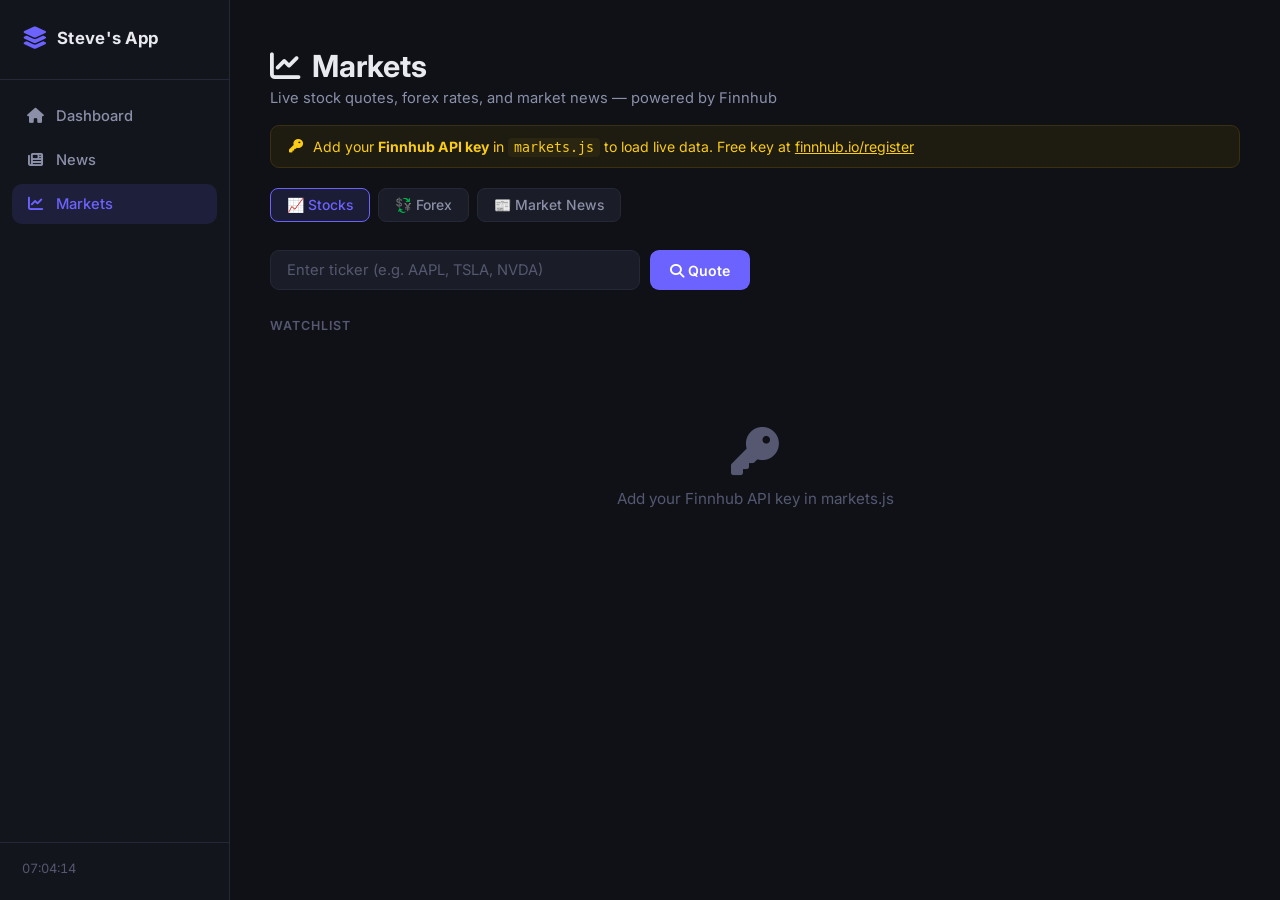
==== markets.html @ c9937d03 "Add Markets page (Finnhub stocks + forex), GNews fallback for news, update nav" ====
<!DOCTYPE html>
<html lang="en">
<head>
  <meta charset="UTF-8" />
  <meta name="viewport" content="width=device-width, initial-scale=1.0" />
  <title>Markets – Steve's App</title>
  <link rel="stylesheet" href="style.css" />
  <link href="https://fonts.googleapis.com/css2?family=Inter:wght@300;400;500;600;700&display=swap" rel="stylesheet" />
  <link rel="stylesheet" href="https://cdnjs.cloudflare.com/ajax/libs/font-awesome/6.5.0/css/all.min.css" />
</head>
<body>
  <nav class="sidebar">
    <div class="sidebar-logo">
      <span class="logo-icon"><i class="fas fa-layer-group"></i></span>
      <span class="logo-text">Steve's App</span>
    </div>
    <ul class="nav-links">
      <li><a href="index.html" class="nav-item"><i class="fas fa-home"></i><span>Dashboard</span></a></li>
      <li><a href="news.html" class="nav-item"><i class="fas fa-newspaper"></i><span>News</span></a></li>
      <li><a href="markets.html" class="nav-item active"><i class="fas fa-chart-line"></i><span>Markets</span></a></li>
    </ul>
    <div class="sidebar-footer"><span id="sidebar-clock"></span></div>
  </nav>

  <main class="main-content">
    <div class="news-header">
      <h1><i class="fas fa-chart-line"></i> Markets</h1>
      <p>Live stock quotes, forex rates, and market news — powered by Finnhub</p>
    </div>

    <div class="api-notice">
      <i class="fas fa-key"></i>
      <span>Add your <strong>Finnhub API key</strong> in <code>markets.js</code> to load live data. Free key at <a href="https://finnhub.io/register" target="_blank" style="color:inherit">finnhub.io/register</a></span>
    </div>

    <!-- Market Tabs -->
    <div class="category-tabs" id="market-tabs">
      <button class="tab-btn active" data-tab="stocks">📈 Stocks</button>
      <button class="tab-btn" data-tab="forex">💱 Forex</button>
      <button class="tab-btn" data-tab="market-news">📰 Market News</button>
    </div>

    <!-- STOCKS -->
    <div id="tab-stocks">
      <div class="ticker-search">
        <input type="text" id="ticker-input" placeholder="Enter ticker (e.g. AAPL, TSLA, NVDA)" />
        <button id="ticker-btn"><i class="fas fa-search"></i> Quote</button>
      </div>
      <div id="quote-result"></div>
      <div class="section-label">Watchlist</div>
      <div class="watchlist-grid" id="watchlist-grid"></div>
    </div>

    <!-- FOREX -->
    <div id="tab-forex" style="display:none">
      <div class="section-label">Major Currency Pairs</div>
      <div class="forex-grid" id="forex-grid"></div>
    </div>

    <!-- MARKET NEWS -->
    <div id="tab-market-news" style="display:none">
      <div class="news-grid" id="market-news-grid"></div>
    </div>
  </main>

  <script src="app.js"></script>
  <script src="markets.js"></script>
</body>
</html>
---- style.css ----
*, *::before, *::after { box-sizing: border-box; margin: 0; padding: 0; }

:root {
  --bg: #0f1117;
  --sidebar-bg: #13151c;
  --card-bg: #1a1d27;
  --card-border: #252836;
  --accent: #6c63ff;
  --accent-soft: #6c63ff22;
  --text-primary: #e8eaf0;
  --text-secondary: #8b8fa8;
  --text-muted: #555870;
  --green: #4ade80;
  --yellow: #facc15;
  --red: #f87171;
  --radius: 14px;
  --sidebar-width: 230px;
  --transition: 0.2s ease;
}

body {
  font-family: 'Inter', sans-serif;
  background: var(--bg);
  color: var(--text-primary);
  display: flex;
  min-height: 100vh;
}

/* ---- SIDEBAR ---- */
.sidebar {
  width: var(--sidebar-width);
  background: var(--sidebar-bg);
  border-right: 1px solid var(--card-border);
  display: flex;
  flex-direction: column;
  position: fixed;
  top: 0; left: 0; bottom: 0;
  padding: 24px 0;
  z-index: 100;
}
.sidebar-logo {
  display: flex;
  align-items: center;
  gap: 10px;
  padding: 0 22px 28px;
  border-bottom: 1px solid var(--card-border);
  margin-bottom: 16px;
}
.logo-icon { font-size: 1.4rem; color: var(--accent); }
.logo-text  { font-size: 1.05rem; font-weight: 700; color: var(--text-primary); letter-spacing: 0.3px; }

.nav-links { list-style: none; flex: 1; padding: 0 12px; }
.nav-links li { margin-bottom: 4px; }
.nav-item {
  display: flex; align-items: center; gap: 12px;
  padding: 11px 14px; border-radius: 10px;
  text-decoration: none; color: var(--text-secondary);
  font-size: 0.92rem; font-weight: 500; transition: var(--transition);
}
.nav-item:hover  { background: var(--accent-soft); color: var(--text-primary); }
.nav-item.active { background: var(--accent-soft); color: var(--accent); }
.nav-item i { width: 18px; text-align: center; font-size: 0.95rem; }

.sidebar-footer {
  padding: 18px 22px 0;
  border-top: 1px solid var(--card-border);
  color: var(--text-muted);
  font-size: 0.8rem;
  font-variant-numeric: tabular-nums;
}

/* ---- MAIN ---- */
.main-content {
  margin-left: var(--sidebar-width);
  flex: 1;
  padding: 48px 40px;
  max-width: 1100px;
}

/* ---- DASHBOARD ---- */
.dashboard-hero { margin-bottom: 36px; }
.greeting-card {
  background: linear-gradient(135deg, #1a1d27 0%, #1e1b3a 100%);
  border: 1px solid var(--card-border);
  border-radius: var(--radius);
  padding: 40px 44px;
  display: flex; flex-direction: column; gap: 8px;
}
.greeting-icon { font-size: 2.8rem; margin-bottom: 4px; }
.greeting-card h1 {
  font-size: 2.4rem; font-weight: 700;
  background: linear-gradient(90deg, #e8eaf0, var(--accent));
  -webkit-background-clip: text; -webkit-text-fill-color: transparent; background-clip: text;
}
.greeting-date { color: var(--text-secondary); font-size: 0.95rem; }

/* ---- FACT CARD ---- */
.fact-section { margin-top: 8px; }
.fact-card {
  background: var(--card-bg);
  border: 1px solid var(--card-border);
  border-radius: var(--radius);
  padding: 28px 32px; max-width: 720px;
}
.fact-header {
  display: flex; align-items: center; gap: 10px;
  font-size: 0.82rem; font-weight: 600;
  text-transform: uppercase; letter-spacing: 1px;
  color: var(--accent); margin-bottom: 14px;
}
.fact-text { font-size: 1.05rem; line-height: 1.7; color: var(--text-primary); }
.fact-refresh {
  margin-top: 18px;
  background: var(--accent-soft); border: 1px solid var(--accent);
  color: var(--accent); padding: 8px 18px; border-radius: 8px;
  cursor: pointer; font-size: 0.85rem; font-family: 'Inter', sans-serif;
  font-weight: 500; transition: var(--transition);
}
.fact-refresh:hover { background: var(--accent); color: #fff; }

/* ---- NEWS PAGE ---- */
.news-header { margin-bottom: 8px; }
.news-header h1 {
  font-size: 1.9rem; font-weight: 700;
  display: flex; align-items: center; gap: 12px; color: var(--text-primary);
}
.news-header p { color: var(--text-secondary); font-size: 0.92rem; margin-top: 5px; }

.api-notice {
  display: flex; align-items: center; gap: 10px;
  background: #1e1b10; border: 1px solid #3a3010;
  border-radius: 9px; padding: 12px 18px;
  margin: 18px 0 20px;
  color: var(--yellow); font-size: 0.88rem;
}
.api-notice code { background: #2a2510; padding: 2px 6px; border-radius: 4px; font-size: 0.83rem; }
.api-notice a { color: var(--yellow); }

.category-tabs { display: flex; flex-wrap: wrap; gap: 8px; margin-bottom: 28px; }
.tab-btn {
  background: var(--card-bg); border: 1px solid var(--card-border);
  color: var(--text-secondary); padding: 8px 16px; border-radius: 8px;
  cursor: pointer; font-size: 0.87rem; font-family: 'Inter', sans-serif;
  font-weight: 500; transition: var(--transition);
}
.tab-btn:hover  { border-color: var(--accent); color: var(--text-primary); }
.tab-btn.active { background: var(--accent-soft); border-color: var(--accent); color: var(--accent); }

.news-grid {
  display: grid;
  grid-template-columns: repeat(auto-fill, minmax(300px, 1fr));
  gap: 20px;
}
.news-card {
  background: var(--card-bg); border: 1px solid var(--card-border);
  border-radius: var(--radius); padding: 22px;
  display: flex; flex-direction: column; gap: 10px;
  transition: var(--transition); text-decoration: none; color: inherit;
}
.news-card:hover { border-color: var(--accent); transform: translateY(-2px); }
.news-card-source { font-size: 0.75rem; font-weight: 600; text-transform: uppercase; letter-spacing: 0.8px; color: var(--accent); }
.news-card-title  { font-size: 0.97rem; font-weight: 600; line-height: 1.5; color: var(--text-primary); }
.news-card-desc   { font-size: 0.84rem; color: var(--text-secondary); line-height: 1.6; flex: 1; }
.news-card-date   { font-size: 0.75rem; color: var(--text-muted); }

.news-placeholder {
  grid-column: 1 / -1; text-align: center;
  padding: 80px 20px; color: var(--text-muted);
}
.news-placeholder i { font-size: 3rem; margin-bottom: 14px; display: block; }
.news-placeholder p { font-size: 0.95rem; }

.loading-spinner {
  grid-column: 1 / -1; text-align: center;
  padding: 60px; color: var(--text-muted); font-size: 0.95rem;
}

/* ---- MARKETS PAGE ---- */
.ticker-search {
  display: flex; gap: 10px;
  margin-bottom: 28px; max-width: 480px;
}
.ticker-search input {
  flex: 1; background: var(--card-bg);
  border: 1px solid var(--card-border);
  color: var(--text-primary); padding: 10px 16px;
  border-radius: 9px; font-size: 0.92rem;
  font-family: 'Inter', sans-serif; outline: none;
  transition: var(--transition);
}
.ticker-search input:focus { border-color: var(--accent); }
.ticker-search input::placeholder { color: var(--text-muted); }
#ticker-btn {
  background: var(--accent); border: none; color: #fff;
  padding: 10px 20px; border-radius: 9px; cursor: pointer;
  font-size: 0.88rem; font-family: 'Inter', sans-serif;
  font-weight: 600; transition: var(--transition);
}
#ticker-btn:hover { opacity: 0.85; }

.quote-card {
  background: var(--card-bg); border: 1px solid var(--card-border);
  border-radius: var(--radius); padding: 24px 28px;
  max-width: 520px; margin-bottom: 32px;
}
.quote-top {
  display: flex; justify-content: space-between;
  align-items: flex-start; margin-bottom: 18px;
}
.quote-symbol { font-size: 1.5rem; font-weight: 700; color: var(--text-primary); }
.quote-name   { font-size: 0.82rem; color: var(--text-secondary); margin-top: 3px; }
.quote-price  { font-size: 1.9rem; font-weight: 700; color: var(--text-primary); }
.quote-stats  { display: flex; flex-wrap: wrap; gap: 14px; }
.quote-stat   { display: flex; flex-direction: column; gap: 3px; }
.stat-label   { font-size: 0.72rem; color: var(--text-muted); text-transform: uppercase; letter-spacing: 0.6px; }
.stat-val     { font-size: 0.95rem; font-weight: 600; color: var(--text-primary); }
.positive { color: #4ade80 !important; }
.negative { color: #f87171 !important; }
.neutral  { color: var(--text-secondary) !important; }

.section-label {
  font-size: 0.78rem; font-weight: 600; text-transform: uppercase;
  letter-spacing: 1px; color: var(--text-muted); margin-bottom: 14px;
}
.watchlist-grid, .forex-grid {
  display: grid;
  grid-template-columns: repeat(auto-fill, minmax(160px, 1fr));
  gap: 14px; margin-bottom: 32px;
}
.watchlist-card {
  background: var(--card-bg); border: 1px solid var(--card-border);
  border-radius: 10px; padding: 16px 18px;
  transition: var(--transition);
}
.watchlist-card:hover { border-color: var(--accent); }
.wl-top { display: flex; justify-content: space-between; align-items: center; margin-bottom: 6px; }
.wl-ticker { font-weight: 700; font-size: 0.95rem; color: var(--text-primary); }
.wl-price  { font-weight: 600; font-size: 0.95rem; color: var(--text-primary); }
.wl-change { font-size: 0.82rem; font-weight: 500; }

/* ---- SCROLLBAR ---- */
::-webkit-scrollbar { width: 6px; }
::-webkit-scrollbar-track { background: var(--bg); }
::-webkit-scrollbar-thumb { background: var(--card-border); border-radius: 3px; }

/* ---- RESPONSIVE ---- */
@media (max-width: 768px) {
  .sidebar { width: 60px; }
  .sidebar .logo-text, .nav-item span, .sidebar-footer { display: none; }
  .main-content { margin-left: 60px; padding: 24px 18px; }
  .greeting-card { padding: 28px 22px; }
  .greeting-card h1 { font-size: 1.7rem; }
}
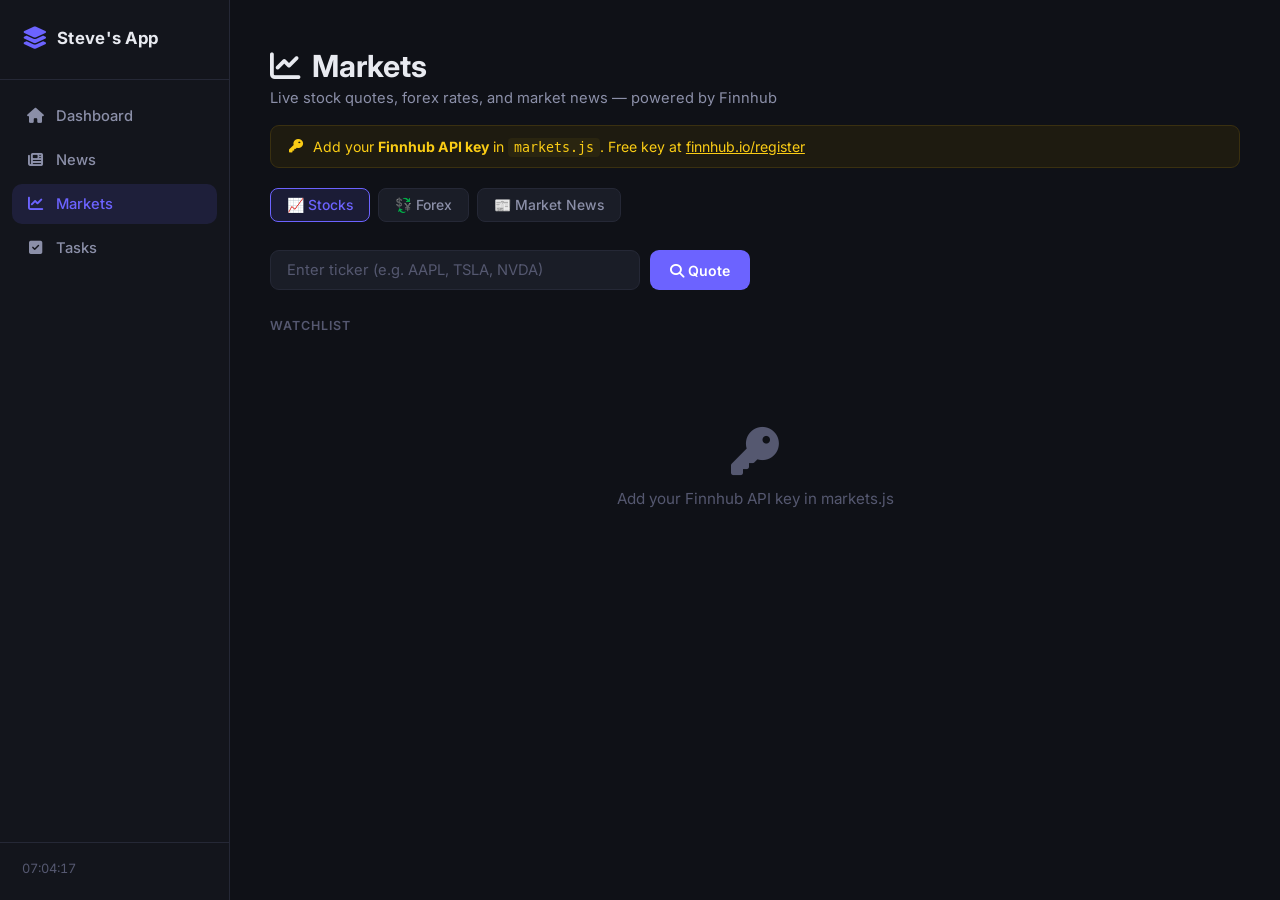
==== commit c44fb951: "Add Tasks page with notes, to-dos, priorities, localStorage persistence + dashboard widget" ====
--- a/markets.html
+++ b/markets.html
@@ -15,32 +15,27 @@
       <span class="logo-text">Steve's App</span>
     </div>
     <ul class="nav-links">
-      <li><a href="index.html" class="nav-item"><i class="fas fa-home"></i><span>Dashboard</span></a></li>
-      <li><a href="news.html" class="nav-item"><i class="fas fa-newspaper"></i><span>News</span></a></li>
+      <li><a href="index.html"   class="nav-item"><i class="fas fa-home"></i><span>Dashboard</span></a></li>
+      <li><a href="news.html"    class="nav-item"><i class="fas fa-newspaper"></i><span>News</span></a></li>
       <li><a href="markets.html" class="nav-item active"><i class="fas fa-chart-line"></i><span>Markets</span></a></li>
+      <li><a href="tasks.html"   class="nav-item"><i class="fas fa-check-square"></i><span>Tasks</span></a></li>
     </ul>
     <div class="sidebar-footer"><span id="sidebar-clock"></span></div>
   </nav>
-
   <main class="main-content">
     <div class="news-header">
       <h1><i class="fas fa-chart-line"></i> Markets</h1>
       <p>Live stock quotes, forex rates, and market news — powered by Finnhub</p>
     </div>
-
     <div class="api-notice">
       <i class="fas fa-key"></i>
-      <span>Add your <strong>Finnhub API key</strong> in <code>markets.js</code> to load live data. Free key at <a href="https://finnhub.io/register" target="_blank" style="color:inherit">finnhub.io/register</a></span>
+      <span>Add your <strong>Finnhub API key</strong> in <code>markets.js</code>. Free key at <a href="https://finnhub.io/register" target="_blank" style="color:inherit">finnhub.io/register</a></span>
     </div>
-
-    <!-- Market Tabs -->
     <div class="category-tabs" id="market-tabs">
       <button class="tab-btn active" data-tab="stocks">📈 Stocks</button>
       <button class="tab-btn" data-tab="forex">💱 Forex</button>
       <button class="tab-btn" data-tab="market-news">📰 Market News</button>
     </div>
-
-    <!-- STOCKS -->
     <div id="tab-stocks">
       <div class="ticker-search">
         <input type="text" id="ticker-input" placeholder="Enter ticker (e.g. AAPL, TSLA, NVDA)" />
@@ -50,19 +45,14 @@
       <div class="section-label">Watchlist</div>
       <div class="watchlist-grid" id="watchlist-grid"></div>
     </div>
-
-    <!-- FOREX -->
     <div id="tab-forex" style="display:none">
       <div class="section-label">Major Currency Pairs</div>
       <div class="forex-grid" id="forex-grid"></div>
     </div>
-
-    <!-- MARKET NEWS -->
     <div id="tab-market-news" style="display:none">
       <div class="news-grid" id="market-news-grid"></div>
     </div>
   </main>
-
   <script src="app.js"></script>
   <script src="markets.js"></script>
 </body>
--- a/style.css
+++ b/style.css
@@ -18,236 +18,206 @@
   --transition: 0.2s ease;
 }
 
-body {
-  font-family: 'Inter', sans-serif;
-  background: var(--bg);
-  color: var(--text-primary);
-  display: flex;
-  min-height: 100vh;
+body { font-family:'Inter',sans-serif; background:var(--bg); color:var(--text-primary); display:flex; min-height:100vh; }
+
+/* SIDEBAR */
+.sidebar { width:var(--sidebar-width); background:var(--sidebar-bg); border-right:1px solid var(--card-border); display:flex; flex-direction:column; position:fixed; top:0; left:0; bottom:0; padding:24px 0; z-index:100; }
+.sidebar-logo { display:flex; align-items:center; gap:10px; padding:0 22px 28px; border-bottom:1px solid var(--card-border); margin-bottom:16px; }
+.logo-icon { font-size:1.4rem; color:var(--accent); }
+.logo-text  { font-size:1.05rem; font-weight:700; color:var(--text-primary); letter-spacing:0.3px; }
+.nav-links { list-style:none; flex:1; padding:0 12px; }
+.nav-links li { margin-bottom:4px; }
+.nav-item { display:flex; align-items:center; gap:12px; padding:11px 14px; border-radius:10px; text-decoration:none; color:var(--text-secondary); font-size:0.92rem; font-weight:500; transition:var(--transition); }
+.nav-item:hover  { background:var(--accent-soft); color:var(--text-primary); }
+.nav-item.active { background:var(--accent-soft); color:var(--accent); }
+.nav-item i { width:18px; text-align:center; font-size:0.95rem; }
+.sidebar-footer { padding:18px 22px 0; border-top:1px solid var(--card-border); color:var(--text-muted); font-size:0.8rem; font-variant-numeric:tabular-nums; }
+
+/* MAIN */
+.main-content { margin-left:var(--sidebar-width); flex:1; padding:48px 40px; max-width:1100px; }
+
+/* DASHBOARD */
+.dashboard-hero { margin-bottom:28px; }
+.greeting-card { background:linear-gradient(135deg,#1a1d27 0%,#1e1b3a 100%); border:1px solid var(--card-border); border-radius:var(--radius); padding:40px 44px; display:flex; flex-direction:column; gap:8px; }
+.greeting-icon { font-size:2.8rem; margin-bottom:4px; }
+.greeting-card h1 { font-size:2.4rem; font-weight:700; background:linear-gradient(90deg,#e8eaf0,var(--accent)); -webkit-background-clip:text; -webkit-text-fill-color:transparent; background-clip:text; }
+.greeting-date { color:var(--text-secondary); font-size:0.95rem; }
+
+/* DASHBOARD TASK WIDGET */
+.dash-tasks-widget { background:var(--card-bg); border:1px solid var(--card-border); border-radius:var(--radius); padding:22px 26px; margin-bottom:28px; max-width:680px; }
+.widget-header { display:flex; align-items:center; justify-content:space-between; margin-bottom:16px; }
+.widget-header > span { font-size:0.95rem; font-weight:700; color:var(--text-primary); display:flex; align-items:center; gap:8px; }
+.widget-header i { color:var(--accent); }
+.widget-link { font-size:0.8rem; color:var(--accent); text-decoration:none; display:flex; align-items:center; gap:5px; }
+.widget-link:hover { text-decoration:underline; }
+.dash-task-item { display:flex; align-items:center; gap:10px; padding:9px 0; border-bottom:1px solid var(--card-border); font-size:0.88rem; color:var(--text-primary); }
+.dash-task-item:last-of-type { border-bottom:none; }
+.dash-task-item i { color:var(--text-muted); font-size:0.65rem; }
+.dash-task-high i { color:var(--red); }
+.dash-task-title { flex:1; }
+.dash-task-empty { color:var(--text-muted); font-size:0.88rem; padding:8px 0; display:flex; align-items:center; gap:8px; }
+.dash-task-empty i { color:var(--green); }
+.dash-task-empty a { color:var(--accent); text-decoration:none; }
+.dash-task-more { display:block; margin-top:10px; font-size:0.8rem; color:var(--accent); text-decoration:none; }
+.dash-task-more:hover { text-decoration:underline; }
+
+/* FACT CARD */
+.fact-section { margin-bottom:36px; }
+.fact-card { background:var(--card-bg); border:1px solid var(--card-border); border-radius:var(--radius); padding:28px 32px; max-width:720px; }
+.fact-header { display:flex; align-items:center; gap:10px; font-size:0.82rem; font-weight:600; text-transform:uppercase; letter-spacing:1px; color:var(--accent); margin-bottom:14px; }
+.fact-text { font-size:1.05rem; line-height:1.7; color:var(--text-primary); }
+.fact-refresh { margin-top:18px; background:var(--accent-soft); border:1px solid var(--accent); color:var(--accent); padding:8px 18px; border-radius:8px; cursor:pointer; font-size:0.85rem; font-family:'Inter',sans-serif; font-weight:500; transition:var(--transition); }
+.fact-refresh:hover { background:var(--accent); color:#fff; }
+
+/* FOR YOU */
+.foryou-section { margin-top:4px; }
+.foryou-header { display:flex; align-items:center; justify-content:space-between; margin-bottom:16px; }
+.foryou-header>span:first-child { font-size:1.15rem; font-weight:700; color:var(--text-primary); display:flex; align-items:center; gap:8px; }
+.foryou-header i.fa-bolt { color:var(--accent); }
+.foryou-live { display:flex; align-items:center; gap:6px; font-size:0.75rem; font-weight:600; color:#4ade80; text-transform:uppercase; letter-spacing:0.8px; }
+.foryou-live i { font-size:0.5rem; animation:pulse 1.4s infinite; }
+@keyframes pulse { 0%,100%{opacity:1}50%{opacity:0.3} }
+.foryou-tabs { display:flex; flex-wrap:wrap; gap:8px; margin-bottom:22px; }
+.fy-tab { background:var(--card-bg); border:1px solid var(--card-border); color:var(--text-secondary); padding:7px 14px; border-radius:8px; cursor:pointer; font-size:0.84rem; font-family:'Inter',sans-serif; font-weight:500; transition:var(--transition); }
+.fy-tab:hover  { border-color:var(--accent); color:var(--text-primary); }
+.fy-tab.active { background:var(--accent-soft); border-color:var(--accent); color:var(--accent); }
+.foryou-grid { display:grid; grid-template-columns:repeat(auto-fill,minmax(280px,1fr)); gap:16px; }
+.fy-card { background:var(--card-bg); border:1px solid var(--card-border); border-radius:12px; padding:18px 20px; display:flex; flex-direction:column; gap:7px; text-decoration:none; color:inherit; transition:var(--transition); }
+.fy-card:hover { border-color:var(--accent); transform:translateY(-2px); }
+.fy-source { font-size:0.7rem; font-weight:700; text-transform:uppercase; letter-spacing:0.8px; color:var(--accent); }
+.fy-title  { font-size:0.92rem; font-weight:600; line-height:1.5; color:var(--text-primary); }
+.fy-desc   { font-size:0.8rem; color:var(--text-secondary); line-height:1.55; flex:1; }
+.fy-meta   { font-size:0.72rem; color:var(--text-muted); margin-top:2px; }
+.foryou-placeholder { grid-column:1/-1; text-align:center; padding:60px 20px; color:var(--text-muted); }
+.foryou-placeholder i { font-size:2.2rem; margin-bottom:12px; display:block; }
+.foryou-placeholder p { font-size:0.92rem; }
+
+/* NEWS PAGE */
+.news-header { margin-bottom:8px; }
+.news-header h1 { font-size:1.9rem; font-weight:700; display:flex; align-items:center; gap:12px; color:var(--text-primary); }
+.news-header p  { color:var(--text-secondary); font-size:0.92rem; margin-top:5px; }
+.api-notice { display:flex; align-items:center; gap:10px; background:#1e1b10; border:1px solid #3a3010; border-radius:9px; padding:12px 18px; margin:18px 0 20px; color:var(--yellow); font-size:0.88rem; }
+.api-notice code { background:#2a2510; padding:2px 6px; border-radius:4px; font-size:0.83rem; }
+.api-notice a { color:var(--yellow); }
+.category-tabs { display:flex; flex-wrap:wrap; gap:8px; margin-bottom:28px; }
+.tab-btn { background:var(--card-bg); border:1px solid var(--card-border); color:var(--text-secondary); padding:8px 16px; border-radius:8px; cursor:pointer; font-size:0.87rem; font-family:'Inter',sans-serif; font-weight:500; transition:var(--transition); }
+.tab-btn:hover  { border-color:var(--accent); color:var(--text-primary); }
+.tab-btn.active { background:var(--accent-soft); border-color:var(--accent); color:var(--accent); }
+.news-grid { display:grid; grid-template-columns:repeat(auto-fill,minmax(300px,1fr)); gap:20px; }
+.news-card { background:var(--card-bg); border:1px solid var(--card-border); border-radius:var(--radius); padding:22px; display:flex; flex-direction:column; gap:10px; transition:var(--transition); text-decoration:none; color:inherit; }
+.news-card:hover { border-color:var(--accent); transform:translateY(-2px); }
+.news-card-source { font-size:0.75rem; font-weight:600; text-transform:uppercase; letter-spacing:0.8px; color:var(--accent); }
+.news-card-title  { font-size:0.97rem; font-weight:600; line-height:1.5; color:var(--text-primary); }
+.news-card-desc   { font-size:0.84rem; color:var(--text-secondary); line-height:1.6; flex:1; }
+.news-card-date   { font-size:0.75rem; color:var(--text-muted); }
+.news-placeholder { grid-column:1/-1; text-align:center; padding:80px 20px; color:var(--text-muted); }
+.news-placeholder i { font-size:3rem; margin-bottom:14px; display:block; }
+.news-placeholder p { font-size:0.95rem; }
+.loading-spinner  { grid-column:1/-1; text-align:center; padding:60px; color:var(--text-muted); font-size:0.95rem; }
+
+/* MARKETS */
+.ticker-search { display:flex; gap:10px; margin-bottom:28px; max-width:480px; }
+.ticker-search input { flex:1; background:var(--card-bg); border:1px solid var(--card-border); color:var(--text-primary); padding:10px 16px; border-radius:9px; font-size:0.92rem; font-family:'Inter',sans-serif; outline:none; transition:var(--transition); }
+.ticker-search input:focus { border-color:var(--accent); }
+.ticker-search input::placeholder { color:var(--text-muted); }
+#ticker-btn { background:var(--accent); border:none; color:#fff; padding:10px 20px; border-radius:9px; cursor:pointer; font-size:0.88rem; font-family:'Inter',sans-serif; font-weight:600; transition:var(--transition); }
+#ticker-btn:hover { opacity:0.85; }
+.quote-card { background:var(--card-bg); border:1px solid var(--card-border); border-radius:var(--radius); padding:24px 28px; max-width:520px; margin-bottom:32px; }
+.quote-top  { display:flex; justify-content:space-between; align-items:flex-start; margin-bottom:18px; }
+.quote-symbol { font-size:1.5rem; font-weight:700; color:var(--text-primary); }
+.quote-name   { font-size:0.82rem; color:var(--text-secondary); margin-top:3px; }
+.quote-price  { font-size:1.9rem; font-weight:700; color:var(--text-primary); }
+.quote-stats  { display:flex; flex-wrap:wrap; gap:14px; }
+.quote-stat   { display:flex; flex-direction:column; gap:3px; }
+.stat-label   { font-size:0.72rem; color:var(--text-muted); text-transform:uppercase; letter-spacing:0.6px; }
+.stat-val     { font-size:0.95rem; font-weight:600; color:var(--text-primary); }
+.positive { color:#4ade80 !important; }
+.negative { color:#f87171 !important; }
+.neutral  { color:var(--text-secondary) !important; }
+.section-label { font-size:0.78rem; font-weight:600; text-transform:uppercase; letter-spacing:1px; color:var(--text-muted); margin-bottom:14px; }
+.watchlist-grid,.forex-grid { display:grid; grid-template-columns:repeat(auto-fill,minmax(160px,1fr)); gap:14px; margin-bottom:32px; }
+.watchlist-card { background:var(--card-bg); border:1px solid var(--card-border); border-radius:10px; padding:16px 18px; transition:var(--transition); }
+.watchlist-card:hover { border-color:var(--accent); }
+.wl-top    { display:flex; justify-content:space-between; align-items:center; margin-bottom:6px; }
+.wl-ticker { font-weight:700; font-size:0.95rem; color:var(--text-primary); }
+.wl-price  { font-weight:600; font-size:0.95rem; color:var(--text-primary); }
+.wl-change { font-size:0.82rem; font-weight:500; }
+
+/* TASKS PAGE */
+.tasks-header { margin-bottom:28px; }
+.tasks-header h1 { font-size:1.9rem; font-weight:700; display:flex; align-items:center; gap:12px; color:var(--text-primary); }
+.tasks-header p  { color:var(--text-secondary); font-size:0.92rem; margin-top:5px; }
+
+.task-input-card { background:var(--card-bg); border:1px solid var(--card-border); border-radius:var(--radius); padding:22px 24px; margin-bottom:22px; display:flex; flex-direction:column; gap:12px; }
+.task-input-row  { display:flex; gap:10px; flex-wrap:wrap; }
+.task-input-row input { flex:1; min-width:200px; background:var(--bg); border:1px solid var(--card-border); color:var(--text-primary); padding:10px 14px; border-radius:9px; font-size:0.92rem; font-family:'Inter',sans-serif; outline:none; transition:var(--transition); }
+.task-input-row input:focus { border-color:var(--accent); }
+.task-input-row input::placeholder { color:var(--text-muted); }
+.task-input-row select { background:var(--bg); border:1px solid var(--card-border); color:var(--text-secondary); padding:10px 12px; border-radius:9px; font-size:0.85rem; font-family:'Inter',sans-serif; outline:none; cursor:pointer; }
+.task-input-row select:focus { border-color:var(--accent); }
+#task-add-btn { background:var(--accent); border:none; color:#fff; padding:10px 20px; border-radius:9px; cursor:pointer; font-size:0.88rem; font-family:'Inter',sans-serif; font-weight:600; transition:var(--transition); white-space:nowrap; }
+#task-add-btn:hover { opacity:0.85; }
+#task-note { background:var(--bg); border:1px solid var(--card-border); color:var(--text-primary); padding:10px 14px; border-radius:9px; font-size:0.88rem; font-family:'Inter',sans-serif; outline:none; resize:vertical; transition:var(--transition); width:100%; }
+#task-note:focus { border-color:var(--accent); }
+#task-note::placeholder { color:var(--text-muted); }
+
+.task-filters { display:flex; align-items:center; gap:8px; margin-bottom:18px; flex-wrap:wrap; }
+.tf-btn { background:var(--card-bg); border:1px solid var(--card-border); color:var(--text-secondary); padding:7px 16px; border-radius:8px; cursor:pointer; font-size:0.85rem; font-family:'Inter',sans-serif; font-weight:500; transition:var(--transition); }
+.tf-btn:hover  { border-color:var(--accent); color:var(--text-primary); }
+.tf-btn.active { background:var(--accent-soft); border-color:var(--accent); color:var(--accent); }
+.task-filter-right { margin-left:auto; display:flex; align-items:center; gap:12px; }
+#task-count { font-size:0.8rem; color:var(--text-muted); }
+#clear-completed-btn { background:transparent; border:1px solid var(--card-border); color:var(--text-muted); padding:6px 12px; border-radius:8px; cursor:pointer; font-size:0.8rem; font-family:'Inter',sans-serif; transition:var(--transition); }
+#clear-completed-btn:hover { border-color:var(--red); color:var(--red); }
+
+.task-item { display:flex; align-items:flex-start; justify-content:space-between; gap:12px; background:var(--card-bg); border:1px solid var(--card-border); border-radius:11px; padding:16px 18px; margin-bottom:10px; transition:var(--transition); }
+.task-item:hover { border-color:var(--accent); }
+.task-high { border-left:3px solid var(--red) !important; }
+.task-done { opacity:0.5; }
+.task-done .task-title-text { text-decoration:line-through; }
+.task-left { display:flex; align-items:flex-start; gap:12px; flex:1; }
+.task-check { background:none; border:none; cursor:pointer; color:var(--text-muted); font-size:1.1rem; padding:0; margin-top:1px; transition:var(--transition); }
+.task-check:hover { color:var(--accent); }
+.task-done .task-check { color:var(--green); }
+.task-body { display:flex; flex-direction:column; gap:5px; flex:1; }
+.task-title-row { display:flex; align-items:center; gap:8px; flex-wrap:wrap; }
+.task-title-text { font-size:0.94rem; font-weight:600; color:var(--text-primary); }
+.task-note-text  { font-size:0.82rem; color:var(--text-secondary); line-height:1.5; }
+.task-meta       { font-size:0.72rem; color:var(--text-muted); }
+.task-delete { background:none; border:none; cursor:pointer; color:var(--text-muted); font-size:0.95rem; padding:2px 6px; transition:var(--transition); border-radius:5px; }
+.task-delete:hover { color:var(--red); background:#f8717115; }
+.task-empty { text-align:center; padding:60px 20px; color:var(--text-muted); }
+.task-empty i { font-size:2.5rem; margin-bottom:12px; display:block; }
+.task-empty p { font-size:0.92rem; }
+
+.badge { display:inline-flex; align-items:center; padding:2px 8px; border-radius:5px; font-size:0.7rem; font-weight:700; text-transform:uppercase; letter-spacing:0.5px; }
+.badge-high { background:#f8717120; color:var(--red); }
+.badge-low  { background:#8b8fa820; color:var(--text-muted); }
+.badge-tag  { background:var(--accent-soft); color:var(--accent); font-weight:500; text-transform:none; letter-spacing:0; }
+
+/* NOTES */
+.notes-section { margin-top:36px; }
+.notes-header { display:flex; align-items:center; justify-content:space-between; font-size:0.95rem; font-weight:700; color:var(--text-primary); margin-bottom:12px; }
+.notes-header i { color:var(--yellow); margin-right:8px; }
+#note-save-btn { background:var(--accent-soft); border:1px solid var(--accent); color:var(--accent); padding:6px 14px; border-radius:8px; cursor:pointer; font-size:0.82rem; font-family:'Inter',sans-serif; font-weight:600; transition:var(--transition); }
+#note-save-btn:hover { background:var(--accent); color:#fff; }
+#quick-note-pad { width:100%; background:var(--card-bg); border:1px solid var(--card-border); color:var(--text-primary); padding:16px; border-radius:var(--radius); font-size:0.9rem; font-family:'Inter',sans-serif; line-height:1.7; outline:none; resize:vertical; transition:var(--transition); }
+#quick-note-pad:focus { border-color:var(--accent); }
+#quick-note-pad::placeholder { color:var(--text-muted); }
+
+/* SCROLLBAR */
+::-webkit-scrollbar { width:6px; }
+::-webkit-scrollbar-track { background:var(--bg); }
+::-webkit-scrollbar-thumb { background:var(--card-border); border-radius:3px; }
+
+/* RESPONSIVE */
+@media (max-width:768px) {
+  .sidebar { width:60px; }
+  .sidebar .logo-text,.nav-item span,.sidebar-footer { display:none; }
+  .main-content { margin-left:60px; padding:24px 18px; }
+  .greeting-card { padding:28px 22px; }
+  .greeting-card h1 { font-size:1.7rem; }
+  .foryou-grid { grid-template-columns:1fr; }
+  .task-input-row { flex-direction:column; }
+  .task-filter-right { margin-left:0; }
 }
-
-/* ---- SIDEBAR ---- */
-.sidebar {
-  width: var(--sidebar-width);
-  background: var(--sidebar-bg);
-  border-right: 1px solid var(--card-border);
-  display: flex;
-  flex-direction: column;
-  position: fixed;
-  top: 0; left: 0; bottom: 0;
-  padding: 24px 0;
-  z-index: 100;
-}
-.sidebar-logo {
-  display: flex;
-  align-items: center;
-  gap: 10px;
-  padding: 0 22px 28px;
-  border-bottom: 1px solid var(--card-border);
-  margin-bottom: 16px;
-}
-.logo-icon { font-size: 1.4rem; color: var(--accent); }
-.logo-text  { font-size: 1.05rem; font-weight: 700; color: var(--text-primary); letter-spacing: 0.3px; }
-
-.nav-links { list-style: none; flex: 1; padding: 0 12px; }
-.nav-links li { margin-bottom: 4px; }
-.nav-item {
-  display: flex; align-items: center; gap: 12px;
-  padding: 11px 14px; border-radius: 10px;
-  text-decoration: none; color: var(--text-secondary);
-  font-size: 0.92rem; font-weight: 500; transition: var(--transition);
-}
-.nav-item:hover  { background: var(--accent-soft); color: var(--text-primary); }
-.nav-item.active { background: var(--accent-soft); color: var(--accent); }
-.nav-item i { width: 18px; text-align: center; font-size: 0.95rem; }
-
-.sidebar-footer {
-  padding: 18px 22px 0;
-  border-top: 1px solid var(--card-border);
-  color: var(--text-muted);
-  font-size: 0.8rem;
-  font-variant-numeric: tabular-nums;
-}
-
-/* ---- MAIN ---- */
-.main-content {
-  margin-left: var(--sidebar-width);
-  flex: 1;
-  padding: 48px 40px;
-  max-width: 1100px;
-}
-
-/* ---- DASHBOARD ---- */
-.dashboard-hero { margin-bottom: 36px; }
-.greeting-card {
-  background: linear-gradient(135deg, #1a1d27 0%, #1e1b3a 100%);
-  border: 1px solid var(--card-border);
-  border-radius: var(--radius);
-  padding: 40px 44px;
-  display: flex; flex-direction: column; gap: 8px;
-}
-.greeting-icon { font-size: 2.8rem; margin-bottom: 4px; }
-.greeting-card h1 {
-  font-size: 2.4rem; font-weight: 700;
-  background: linear-gradient(90deg, #e8eaf0, var(--accent));
-  -webkit-background-clip: text; -webkit-text-fill-color: transparent; background-clip: text;
-}
-.greeting-date { color: var(--text-secondary); font-size: 0.95rem; }
-
-/* ---- FACT CARD ---- */
-.fact-section { margin-top: 8px; }
-.fact-card {
-  background: var(--card-bg);
-  border: 1px solid var(--card-border);
-  border-radius: var(--radius);
-  padding: 28px 32px; max-width: 720px;
-}
-.fact-header {
-  display: flex; align-items: center; gap: 10px;
-  font-size: 0.82rem; font-weight: 600;
-  text-transform: uppercase; letter-spacing: 1px;
-  color: var(--accent); margin-bottom: 14px;
-}
-.fact-text { font-size: 1.05rem; line-height: 1.7; color: var(--text-primary); }
-.fact-refresh {
-  margin-top: 18px;
-  background: var(--accent-soft); border: 1px solid var(--accent);
-  color: var(--accent); padding: 8px 18px; border-radius: 8px;
-  cursor: pointer; font-size: 0.85rem; font-family: 'Inter', sans-serif;
-  font-weight: 500; transition: var(--transition);
-}
-.fact-refresh:hover { background: var(--accent); color: #fff; }
-
-/* ---- NEWS PAGE ---- */
-.news-header { margin-bottom: 8px; }
-.news-header h1 {
-  font-size: 1.9rem; font-weight: 700;
-  display: flex; align-items: center; gap: 12px; color: var(--text-primary);
-}
-.news-header p { color: var(--text-secondary); font-size: 0.92rem; margin-top: 5px; }
-
-.api-notice {
-  display: flex; align-items: center; gap: 10px;
-  background: #1e1b10; border: 1px solid #3a3010;
-  border-radius: 9px; padding: 12px 18px;
-  margin: 18px 0 20px;
-  color: var(--yellow); font-size: 0.88rem;
-}
-.api-notice code { background: #2a2510; padding: 2px 6px; border-radius: 4px; font-size: 0.83rem; }
-.api-notice a { color: var(--yellow); }
-
-.category-tabs { display: flex; flex-wrap: wrap; gap: 8px; margin-bottom: 28px; }
-.tab-btn {
-  background: var(--card-bg); border: 1px solid var(--card-border);
-  color: var(--text-secondary); padding: 8px 16px; border-radius: 8px;
-  cursor: pointer; font-size: 0.87rem; font-family: 'Inter', sans-serif;
-  font-weight: 500; transition: var(--transition);
-}
-.tab-btn:hover  { border-color: var(--accent); color: var(--text-primary); }
-.tab-btn.active { background: var(--accent-soft); border-color: var(--accent); color: var(--accent); }
-
-.news-grid {
-  display: grid;
-  grid-template-columns: repeat(auto-fill, minmax(300px, 1fr));
-  gap: 20px;
-}
-.news-card {
-  background: var(--card-bg); border: 1px solid var(--card-border);
-  border-radius: var(--radius); padding: 22px;
-  display: flex; flex-direction: column; gap: 10px;
-  transition: var(--transition); text-decoration: none; color: inherit;
-}
-.news-card:hover { border-color: var(--accent); transform: translateY(-2px); }
-.news-card-source { font-size: 0.75rem; font-weight: 600; text-transform: uppercase; letter-spacing: 0.8px; color: var(--accent); }
-.news-card-title  { font-size: 0.97rem; font-weight: 600; line-height: 1.5; color: var(--text-primary); }
-.news-card-desc   { font-size: 0.84rem; color: var(--text-secondary); line-height: 1.6; flex: 1; }
-.news-card-date   { font-size: 0.75rem; color: var(--text-muted); }
-
-.news-placeholder {
-  grid-column: 1 / -1; text-align: center;
-  padding: 80px 20px; color: var(--text-muted);
-}
-.news-placeholder i { font-size: 3rem; margin-bottom: 14px; display: block; }
-.news-placeholder p { font-size: 0.95rem; }
-
-.loading-spinner {
-  grid-column: 1 / -1; text-align: center;
-  padding: 60px; color: var(--text-muted); font-size: 0.95rem;
-}
-
-/* ---- MARKETS PAGE ---- */
-.ticker-search {
-  display: flex; gap: 10px;
-  margin-bottom: 28px; max-width: 480px;
-}
-.ticker-search input {
-  flex: 1; background: var(--card-bg);
-  border: 1px solid var(--card-border);
-  color: var(--text-primary); padding: 10px 16px;
-  border-radius: 9px; font-size: 0.92rem;
-  font-family: 'Inter', sans-serif; outline: none;
-  transition: var(--transition);
-}
-.ticker-search input:focus { border-color: var(--accent); }
-.ticker-search input::placeholder { color: var(--text-muted); }
-#ticker-btn {
-  background: var(--accent); border: none; color: #fff;
-  padding: 10px 20px; border-radius: 9px; cursor: pointer;
-  font-size: 0.88rem; font-family: 'Inter', sans-serif;
-  font-weight: 600; transition: var(--transition);
-}
-#ticker-btn:hover { opacity: 0.85; }
-
-.quote-card {
-  background: var(--card-bg); border: 1px solid var(--card-border);
-  border-radius: var(--radius); padding: 24px 28px;
-  max-width: 520px; margin-bottom: 32px;
-}
-.quote-top {
-  display: flex; justify-content: space-between;
-  align-items: flex-start; margin-bottom: 18px;
-}
-.quote-symbol { font-size: 1.5rem; font-weight: 700; color: var(--text-primary); }
-.quote-name   { font-size: 0.82rem; color: var(--text-secondary); margin-top: 3px; }
-.quote-price  { font-size: 1.9rem; font-weight: 700; color: var(--text-primary); }
-.quote-stats  { display: flex; flex-wrap: wrap; gap: 14px; }
-.quote-stat   { display: flex; flex-direction: column; gap: 3px; }
-.stat-label   { font-size: 0.72rem; color: var(--text-muted); text-transform: uppercase; letter-spacing: 0.6px; }
-.stat-val     { font-size: 0.95rem; font-weight: 600; color: var(--text-primary); }
-.positive { color: #4ade80 !important; }
-.negative { color: #f87171 !important; }
-.neutral  { color: var(--text-secondary) !important; }
-
-.section-label {
-  font-size: 0.78rem; font-weight: 600; text-transform: uppercase;
-  letter-spacing: 1px; color: var(--text-muted); margin-bottom: 14px;
-}
-.watchlist-grid, .forex-grid {
-  display: grid;
-  grid-template-columns: repeat(auto-fill, minmax(160px, 1fr));
-  gap: 14px; margin-bottom: 32px;
-}
-.watchlist-card {
-  background: var(--card-bg); border: 1px solid var(--card-border);
-  border-radius: 10px; padding: 16px 18px;
-  transition: var(--transition);
-}
-.watchlist-card:hover { border-color: var(--accent); }
-.wl-top { display: flex; justify-content: space-between; align-items: center; margin-bottom: 6px; }
-.wl-ticker { font-weight: 700; font-size: 0.95rem; color: var(--text-primary); }
-.wl-price  { font-weight: 600; font-size: 0.95rem; color: var(--text-primary); }
-.wl-change { font-size: 0.82rem; font-weight: 500; }
-
-/* ---- SCROLLBAR ---- */
-::-webkit-scrollbar { width: 6px; }
-::-webkit-scrollbar-track { background: var(--bg); }
-::-webkit-scrollbar-thumb { background: var(--card-border); border-radius: 3px; }
-
-/* ---- RESPONSIVE ---- */
-@media (max-width: 768px) {
-  .sidebar { width: 60px; }
-  .sidebar .logo-text, .nav-item span, .sidebar-footer { display: none; }
-  .main-content { margin-left: 60px; padding: 24px 18px; }
-  .greeting-card { padding: 28px 22px; }
-  .greeting-card h1 { font-size: 1.7rem; }
-}
